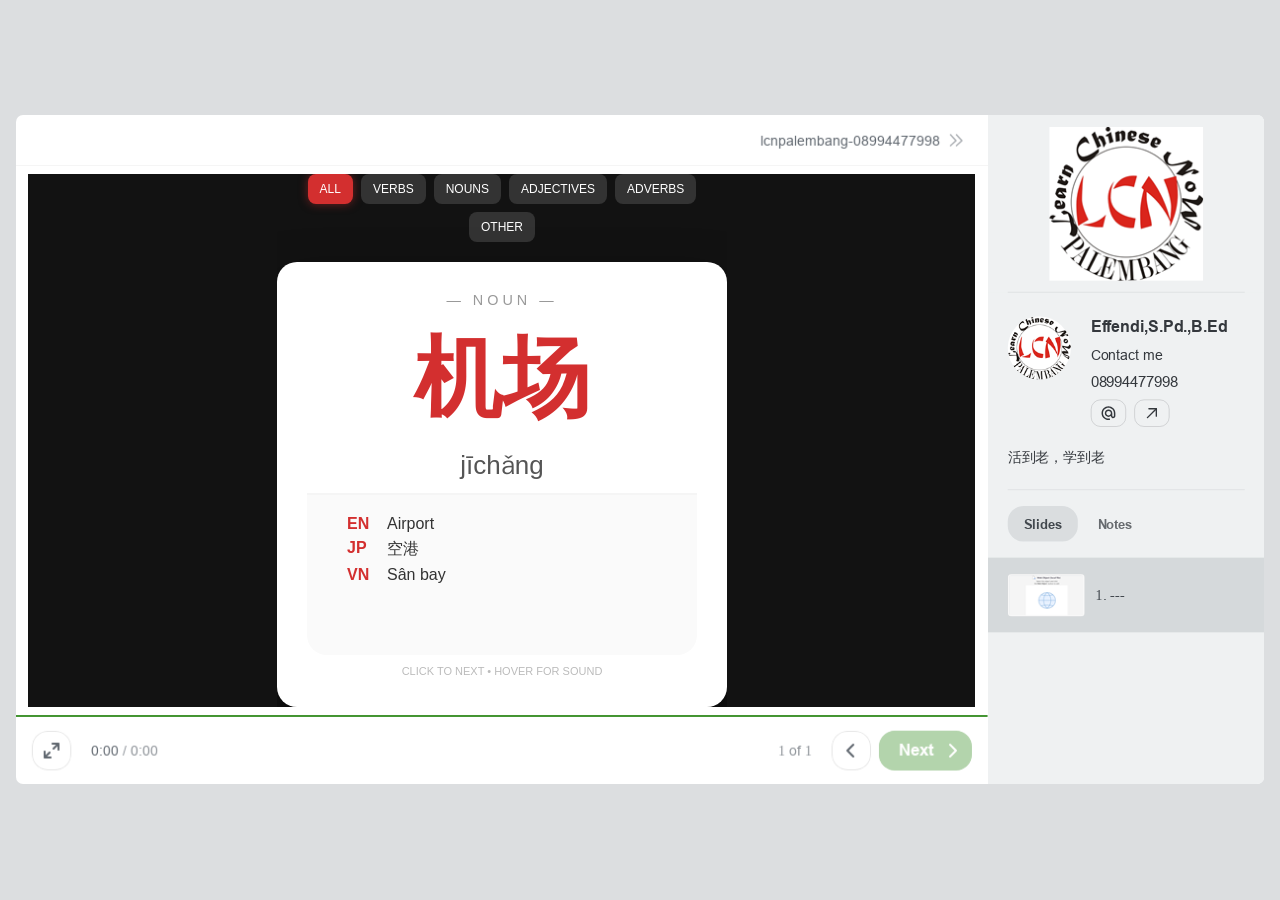
==== index.html @ 468e82b4 "Add files via upload" ====
<!DOCTYPE html>
<!-- Created with iSpring --><!-- 1256 684 --><!--version 11.7.0.5 --><!--type html --><!--mainFolder ./ -->
<html style=background-color:#dcdee0;>
<head>
    <meta http-equiv="Content-Type" content="text/html;charset=utf-8"/><meta name="viewport" content="width=device-width,initial-scale=1,minimum-scale=1,maximum-scale=1,user-scalable=no"/><meta name="format-detection" content="telephone=no"/><meta name="apple-mobile-web-app-capable" content="yes"/><meta name="apple-mobile-web-app-status-bar-style" content="black"/><meta http-equiv="X-UA-Compatible" content="IE=edge"/><meta name="msapplication-tap-highlight" content="no"/><title>KOSAKATA INT</title><link rel="apple-touch-icon-precomposed" href="data/apple-touch-icon.png"/><link rel="shortcut icon" type="image/ico" href="data/favicon.ico"/><style>body {background-color:#dcdee0;}#spr0_99c962 {display:none;}</style>
    
    
    <style>
		#playerView {
			position:absolute;
			-webkit-tap-highlight-color:rgba(0,0,0,0);
			-webkit-user-select:none;
			-moz-user-select:none;
			-webkit-touch-callout:none;
			-webkit-user-drag:none;
		}
		#playerView * {
			position:absolute;
		}
		#preloader {
			width: 50px;
			height: 50px;
			position: absolute;
			top: 0;
			left: 0;
			bottom: 0;
			right: 0;
			margin: auto;
			border-radius: 10px;
			background-color: rgba(0, 0, 0, 0.5);
		}

		#preloader::after {
			content: '';
			position: absolute;
			background: url([data-uri]);
			background-size: cover;
			top: 0;
			left: 0;
			bottom: 0;
			right: 0;
			animation: preloader_spin 1s infinite linear;
			-webkit-animation: preloader_spin 1s infinite linear;
		}

		@keyframes preloader_spin { 0% {transform: rotate(0deg);} 100% {transform: rotate(360deg);} }
		@-webkit-keyframes preloader_spin { 0% {-webkit-transform: rotate(0deg);} 100% {-webkit-transform: rotate(360deg);}}
    </style>
</head>
<body>
	<div id="preloader"></div>
	<script src="data/browsersupport.js?69874B8E"></script>
	<script src="data/player.js?69874B8E"></script>
    <div id="content"></div>
    <div id="spr0_99c962"></div>
    <script>
		document.addEventListener("DOMContentLoaded", () => (function(startup){
			function start(savedPresentationState)
			{
				var presInfo = "eNq9Wd1y4sgVfhWVUlO5sRnEjwHnIhFCjFWWEYuEPZOZLZWQGugdIbH6weudctXmLhd5jr1LVS5ylzxNqjaVu7xCzumWQEKA7ZnZmPEA3V+fPuc7P31a/iRS8VL81FRkSZZ7/[base64]//+j1/+/Lf//PSn//7zL7/89Wf+mWslLpNkHV9+eP3h9YwmNf/hw+uiGQAie5b9YbFyqF9zwxXXRixbOhYvPzE6PSdxPrxeL8MklGprJgpZaDESeq3HM1FBqF/G++GiCJfaFwwP74/P1Bc9Yc98J/goPj5+e3yXwiaZZz5zE0YRc8kn8SP+B1+TKCVnorP11XoNi2L2FSDNBouAuePHhA2zT4/fPp5xdBCX0K3T6HUZ3XxCdlJES0+g16fRaOYOPC8rcsHAnImqZL8Mbp8Gb4rg7mmd40NqHEeTA3ocR89L6N4T6FkJ3TmN3qQl9BNWbrwiOqspR9FJSe9O/TDbABdXpQjGOI8hj1imf8KA5uP+fhSciREGF2aDg8h5LvUx3xdFgRIaVtphd3jRk7rt82az2TtvtSX5vN8c1s9VedjpSm2l3Wh0HrnGWcbGPvWIVPsOfevuj7rM5VY5x5PlalaoJJ0uy/FWExTyttqDHfWznVlr9pUwffFzrV6X2HSr1mn1OqBoo9tqdxqdBjmXJKwuNKPl/[base64]/aLQZkWWEt49YMB80Gx2p1UVIngugxeykGtKvqgY7khmtO33oSX0av7I+tKLP7LRCzf8PQTvNYCd2ss7CyCPRxPFoGuO5DbUg9MMoZkkYQy3oO+7HRRSmgYdDbBKs+I06HErDBtgRrh2XJpBRkIosXi9F09C1AatbKECFM54EyU6O7CZ0Q0rSBu1Bb9D/LGlX4YZEZWEDtaG2XyDMIj8kJQnAa7c5eKGEA2a1GsC/+kI5VYOeL0aHLuxLHLZ2FsccPlAGqlp/[base64]/Bed2bE3zbGGxpTWJ8fsgyhKNyiXRsNgyMwLx/OenMYNdKEiS4ix1B3xk4aV0dnEEoTJyEHxI8jsqmKn5B7GnglIONhlK5mJIqLUDZuBP5DVQoSEBUHbkM/XRGFk76Vvk/FHOaHzor6D4VeY0UDGn+kgZLGSbiiPzKG1dwHmaSQs7J155Iulj78JreU3BNPhX0p2Wq/Sv2E+mSDWD4SMPP2YDFxIne53SNZAihwaO5K1qx7uz3RTjnRyTwp0YfHWpGKUZiQ+KBHd0NjHkwk0oJ5eHDiFnYOjxKZ0MTfKTZj/on5RSH7kivKRbthGsXEwlW3RVFFC45sBekXU/[base64]/[base64]/UPAK+3NlQ6/3ElXeXt0WOqYhd44D7msZMqmeWdMkHGVVUxGgRPH93AvQK430GpxDorEZExoI8UAPypWUY4WuMA7cZOtnC0adpSZczK/g3YD4862eLxboeB4GydwScnJzPln4MFtQIAyFJV13IIuN1BbsVj1jbcQTCyFqxPGNWbNdXXinYpZ/y7P+cLhCLGZRxULzHdhKrgOhob/wNlhCqJKArtL1Q6JMNVvpsC4JusvEIFpyuoinC4qL2VZicLgXhPiZThwgTpAT38z1f5oD2Uo7YM9cnHPpbMhwW+5XyDqkeHvU/ojRnlcPP9gofr2leAEHqoJC466pXZQgVIuP+Fk8GXVwSf1Or4nBuELNnwASgJCWJgjJS/e2FSgg5lAr/YSxuGqRM6x7n5N2reafAXqn1Lw9OZfwwfP1yBr/BRD1+Ux1My+hplvwvVG8Ekc7+NUOCRYUcW/blcm38K5NSiKWIV5p7NDjQxQYsjrS14SoWxSuNJV1LpT+6Zm4UF9R2YxnDQcwOL1Swsgxmm24RPVYTc9UIfyVLfYCDMgWjkZDaAzHtaZ7rxslZUbhMxZ9w6coqAdWA6HuXC/JBFhEz7cPLFv/z0XuA2KLzV0GwyZtaYqT5QrMHWksO5QQTF+aQ58hPbolrntIcFZKydxl1Bk5/[base64]/7YR1Qx7wxlAPHQ/U2oYTvwtlaQEBy78XwnXD7kaPj/8DqsxWTw==";
				PresentationPlayer.start(presInfo, "content", "playerView", onPlayerInit, savedPresentationState);
				function onPlayerInit(player)
				{
					(function(player){
	(function(player)
{
	function findConnector(win)
	{
		var retries = 0;
		while (!win.ispringPresentationConnector && win.parent && win.parent != win)
		{
			++retries;
			if (retries > 7)
			{
				return null;
			}

			win = win.parent;
		}
		return win.ispringPresentationConnector;
	}

	function getConnector()
	{
		var api = findConnector(window);
		if (!api && window.opener && (typeof(window.opener) != "undefined"))
		{
			api = findConnector(window.opener);
		}
		return api;
	}

	try
	{
		var connector = getConnector();
		if (connector)
		{
			connector.register(player);
		}
	}
	catch (e) {}
})(player);

})(player);

					var preloader = document.getElementById("preloader");
					preloader.parentNode.removeChild(preloader);
				}
			}

			if (startup)
				startup(start);
			else
				start();
		})());
    </script>
</body>
</html>
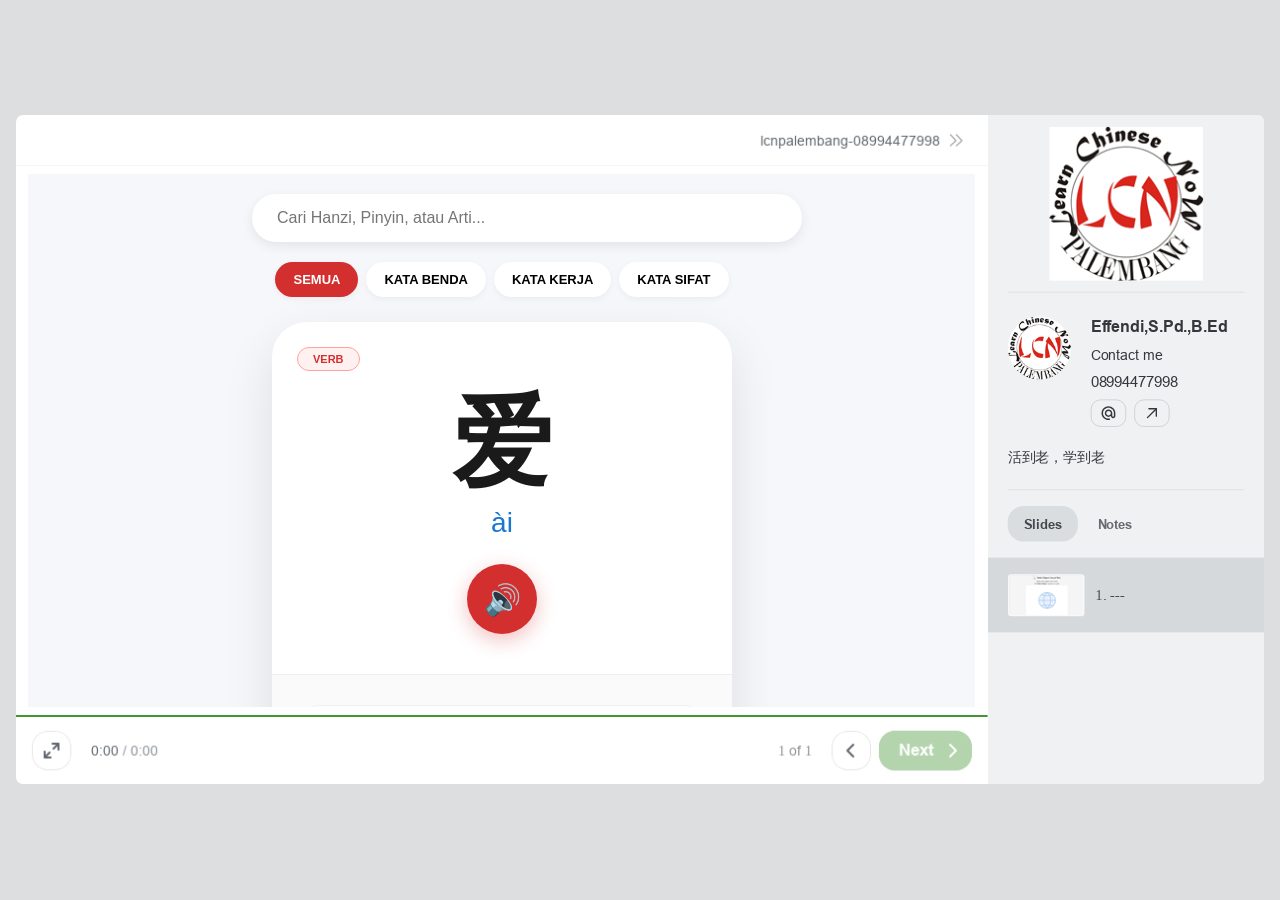
==== commit 812c70b9: "Add files via upload" ====
--- a/index.html
+++ b/index.html
@@ -2,7 +2,7 @@
 <!-- Created with iSpring --><!-- 1256 684 --><!--version 11.7.0.5 --><!--type html --><!--mainFolder ./ -->
 <html style=background-color:#dcdee0;>
 <head>
-    <meta http-equiv="Content-Type" content="text/html;charset=utf-8"/><meta name="viewport" content="width=device-width,initial-scale=1,minimum-scale=1,maximum-scale=1,user-scalable=no"/><meta name="format-detection" content="telephone=no"/><meta name="apple-mobile-web-app-capable" content="yes"/><meta name="apple-mobile-web-app-status-bar-style" content="black"/><meta http-equiv="X-UA-Compatible" content="IE=edge"/><meta name="msapplication-tap-highlight" content="no"/><title>KOSAKATA INT</title><link rel="apple-touch-icon-precomposed" href="data/apple-touch-icon.png"/><link rel="shortcut icon" type="image/ico" href="data/favicon.ico"/><style>body {background-color:#dcdee0;}#spr0_99c962 {display:none;}</style>
+    <meta http-equiv="Content-Type" content="text/html;charset=utf-8"/><meta name="viewport" content="width=device-width,initial-scale=1,minimum-scale=1,maximum-scale=1,user-scalable=no"/><meta name="format-detection" content="telephone=no"/><meta name="apple-mobile-web-app-capable" content="yes"/><meta name="apple-mobile-web-app-status-bar-style" content="black"/><meta http-equiv="X-UA-Compatible" content="IE=edge"/><meta name="msapplication-tap-highlight" content="no"/><title>KOSAKATA INT</title><link rel="apple-touch-icon-precomposed" href="data/apple-touch-icon.png"/><link rel="shortcut icon" type="image/ico" href="data/favicon.ico"/><style>body {background-color:#dcdee0;}#spr0_65df29 {display:none;}</style>
     
     
     <style>
@@ -49,15 +49,15 @@
 </head>
 <body>
 	<div id="preloader"></div>
-	<script src="data/browsersupport.js?69874B8E"></script>
-	<script src="data/player.js?69874B8E"></script>
+	<script src="data/browsersupport.js?5B164401"></script>
+	<script src="data/player.js?5B164401"></script>
     <div id="content"></div>
-    <div id="spr0_99c962"></div>
+    <div id="spr0_65df29"></div>
     <script>
 		document.addEventListener("DOMContentLoaded", () => (function(startup){
 			function start(savedPresentationState)
 			{
-				var presInfo = "eNq9Wd1y4sgVfhWVUlO5sRnEjwHnIhFCjFWWEYuEPZOZLZWQGugdIbH6weudctXmLhd5jr1LVS5ylzxNqjaVu7xCzumWQEKA7ZnZmPEA3V+fPuc7P31a/iRS8VL81FRkSZZ7/[base64]//+j1/+/Lf//PSn//7zL7/89Wf+mWslLpNkHV9+eP3h9YwmNf/hw+uiGQAie5b9YbFyqF9zwxXXRixbOhYvPzE6PSdxPrxeL8MklGprJgpZaDESeq3HM1FBqF/G++GiCJfaFwwP74/P1Bc9Yc98J/goPj5+e3yXwiaZZz5zE0YRc8kn8SP+B1+TKCVnorP11XoNi2L2FSDNBouAuePHhA2zT4/fPp5xdBCX0K3T6HUZ3XxCdlJES0+g16fRaOYOPC8rcsHAnImqZL8Mbp8Gb4rg7mmd40NqHEeTA3ocR89L6N4T6FkJ3TmN3qQl9BNWbrwiOqspR9FJSe9O/TDbABdXpQjGOI8hj1imf8KA5uP+fhSciREGF2aDg8h5LvUx3xdFgRIaVtphd3jRk7rt82az2TtvtSX5vN8c1s9VedjpSm2l3Wh0HrnGWcbGPvWIVPsOfevuj7rM5VY5x5PlalaoJJ0uy/FWExTyttqDHfWznVlr9pUwffFzrV6X2HSr1mn1OqBoo9tqdxqdBjmXJKwuNKPl/[base64]/aLQZkWWEt49YMB80Gx2p1UVIngugxeykGtKvqgY7khmtO33oSX0av7I+tKLP7LRCzf8PQTvNYCd2ss7CyCPRxPFoGuO5DbUg9MMoZkkYQy3oO+7HRRSmgYdDbBKs+I06HErDBtgRrh2XJpBRkIosXi9F09C1AatbKECFM54EyU6O7CZ0Q0rSBu1Bb9D/LGlX4YZEZWEDtaG2XyDMIj8kJQnAa7c5eKGEA2a1GsC/+kI5VYOeL0aHLuxLHLZ2FsccPlAGqlp/[base64]/Bed2bE3zbGGxpTWJ8fsgyhKNyiXRsNgyMwLx/OenMYNdKEiS4ix1B3xk4aV0dnEEoTJyEHxI8jsqmKn5B7GnglIONhlK5mJIqLUDZuBP5DVQoSEBUHbkM/XRGFk76Vvk/FHOaHzor6D4VeY0UDGn+kgZLGSbiiPzKG1dwHmaSQs7J155Iulj78JreU3BNPhX0p2Wq/Sv2E+mSDWD4SMPP2YDFxIne53SNZAihwaO5K1qx7uz3RTjnRyTwp0YfHWpGKUZiQ+KBHd0NjHkwk0oJ5eHDiFnYOjxKZ0MTfKTZj/on5RSH7kivKRbthGsXEwlW3RVFFC45sBekXU/[base64]/[base64]/UPAK+3NlQ6/3ElXeXt0WOqYhd44D7msZMqmeWdMkHGVVUxGgRPH93AvQK430GpxDorEZExoI8UAPypWUY4WuMA7cZOtnC0adpSZczK/g3YD4862eLxboeB4GydwScnJzPln4MFtQIAyFJV13IIuN1BbsVj1jbcQTCyFqxPGNWbNdXXinYpZ/y7P+cLhCLGZRxULzHdhKrgOhob/wNlhCqJKArtL1Q6JMNVvpsC4JusvEIFpyuoinC4qL2VZicLgXhPiZThwgTpAT38z1f5oD2Uo7YM9cnHPpbMhwW+5XyDqkeHvU/ojRnlcPP9gofr2leAEHqoJC466pXZQgVIuP+Fk8GXVwSf1Or4nBuELNnwASgJCWJgjJS/e2FSgg5lAr/YSxuGqRM6x7n5N2reafAXqn1Lw9OZfwwfP1yBr/BRD1+Ux1My+hplvwvVG8Ekc7+NUOCRYUcW/blcm38K5NSiKWIV5p7NDjQxQYsjrS14SoWxSuNJV1LpT+6Zm4UF9R2YxnDQcwOL1Swsgxmm24RPVYTc9UIfyVLfYCDMgWjkZDaAzHtaZ7rxslZUbhMxZ9w6coqAdWA6HuXC/JBFhEz7cPLFv/z0XuA2KLzV0GwyZtaYqT5QrMHWksO5QQTF+aQ58hPbolrntIcFZKydxl1Bk5/[base64]/7YR1Qx7wxlAPHQ/U2oYTvwtlaQEBy78XwnXD7kaPj/8DqsxWTw==";
+				var presInfo = "eNq9WUtv48gR/isEg0Eutkbvh3NIKIoaE6ZFrUjbM9lZCC2yJXVMkQof8noHBja3HPI79hYgh9ySXxNgg9zyF1LVTUqkKMn2zGys8Ujq/rq66qtHV9OfZCZfyJ8aneGg1Rz2ztvVfv+82VS658qwXzvvDgd9pdoZdgft+pN8JscAvjIt5UqxFUkf2TDk4Jjn+Gvi0dWM+IvzarfXazY7nV6vC/MP8kWvXT2Tl/JFqwnvDsCdIKTWOpy22512tYOo9Ua+qFdr7TM5QYVYFCUsptNardKpVKet3yBEvvj2k+zDrDafU99lZ1Zl7FbO+hXNhek/wIQa+DFxYmlFYWAGA//++z9+/vPf/vPjn/77z7/8/NefxGehlLyM43V08fHtx7czFle8x49v81YAiO4Z9rvFijCv4gQroY1cNHQsX3zibLokJh/frpdBHNQqay4KSWhyDnrNpzNZRahXxHvBIg+vtdocD+9PL9QXHTGdecS/l5+evju+S26T1DGfuQmniLvkk3yP/8HXOEzomUy2vlqvYVHEvwKkUecBMCdeRPkw//T03dOZQPtRAd08jV4X0Y1nZMd5dO0Z9Po0Gs3cgedFRdocLJgoS/aK4NZp8CYP7p7WOTqkxnE0PaDHcfS8gO49g54V0J3T6E1SQD9j5cbNo9OSchQdF/[base64]/[base64]/D0E7zWAnfqLOgtCl4YS4LInwvIYaEHhBGPHki6AG9IlzvwiDxHdxiE+CFb/ShsPasA52BGvisBgyCVKQx+uFbJmGPuD1CgVocLZTP97JUZyYbWhB2qA16A36nyXtMtjQsChsoNW11iuE2fT7uCABeO02Bq+UcMCsZh34114pp2zQy8UY0H19icPWZHHM4QN1oGnV59Z75JGGRyQM+c+LJJQ80q61u51ndw/ZioSP/SSOA/+IEs1Gr9mofZ6gsmca3Y5a775KGs+3L1WJC/ka6pSIfpmT9kWUVXmRnIg6ge8+57IvE3VAtTq+Ximv7Datja/PEVNWSWvh63WyPi9HDgg5UHCej8gnPCj8OAy8MfEpvwT6ZMMWJGaBfx24CJ09WthFYge5DoNFSKOoT/hO1Cczj7rZobQS+DUgoAhyETZbUY/5/AqxDB4MMqPetiHesIjB+uyQ5QhVFRbt2mcYHIF52XDak8OomcRcdB45hrozJklUHp1BKE1ITA+IH4d0UxY/oQ/MdwtAzsMoWc1oGOWhfNz0vceyFCQgzA/cBl6yoqogfSt9n4o5zA/JinmPuV5jxXwW3TNfTaI4WLEfOMNa5oNUUiBY2bpzyRZLD37jW0YfqKvBvoxutV8lXsw8ukGsGPG5eXuwiJLQWW73iJcA8gnLXMmbdHe3J9qpxAadxwX68FjLUzEKYhod9OhuaCyCiYa6Pw8OTtzCzsFRImMWezvFZtw/kbggpF8yRYVoJ0jCiNq46jYvKm/Bka0g/SKG3pdrlRomqY5bjvtTRVU1y9L7hjZVJroyNZS+Zkz7ino1tc1pX3unj2DRu0CK4d+SSjO6YL7P/[base64]/XkpPyRqZk2vFKAqZz18sBbS3tJGtTabjS9M2hQUinyT+RLK8DL01HU3N4VQ1b0Z25jjpTTpzc93XJm8wZN/Ypq2k/rXelCTdwvAhV/FEPuGqOwX0vVYmV8IEdaLBwGB6p9uX+Ew3pFDdXemBxUuJWdDbQP7QDfESEc1Zdgqptq2ol9fAwHRgqjf8g3XTt3XbQDoHgZNgH18CD3VkYgccQu0sgfRr5V0BNWZOnIRloKGPrvI4g/[base64]/rrFaezSmu0MDj5TF9mDxgRyoNbQi5A3MawUSCUqBPdFV9CImdRCGj2ccjp0hZIFEkngZhNKSRBI0gEuoLpho0ZLwHENkvuXDYhYvWSS5wYowP9trotzBSQHRahoWFLFBNsKzCPqapeSGBDquxUH8RLE4p1pIIhoehUwVw8hQEvG8Q8BL/d2lAb/CSZdZe3RY6piH3jgLubRkKpZ1Z06QcY1XTE4BiaIHuBcg1xtotQQHeWJSJvSRaoIfVTsvR/cd4J068VbOFg07Ktw5qd9Bu4F5N7VFvNuBRNwN8R1acDJ3/hl4cBsQoAxDZYmT0+UaaisWq775HoKJp3B5wrzCrLkqT3zQMOs/ZDmfOxwhNrOo4oH5IUgkh2BoeI+CHa4gqiTxu1TlkAhL++YGGNcV4xUiME15XYTTRROlLC1RGNxrSt0UBy7QBujpb27030+HCpT2wR65uOeSbKj/a+EXiHpk+I8J+wGjPMqff7BQe/9GIr6LasKCo26pHFSgkMvPOBl8WXbwSb2O74lB+IoNH4ESn1Ie5kjJqze2VOhgJtCrvYZxuCrRc6y7X5P2rSZfgfrnFDy9+dfwwcs1SBs/1TQMZQw1s69j5ltwvZE8GkX7OA0OCV5U8a/apcn3cG4N8iJWQdbp7FAjE5QYivqSlUQomwyudCW17rS+pdt4UN/RWQQnjQDweP3SAohxmm74THXYTQ+0oXJj2HyEGxCuSEoD6IyHdaq7KFtF5QYBd9YDgVMUtAPL4TCXHpY0pHzCg5sn9u2/FQK3QfGlhm6DIbXW0pSJegmmjlTeHaooxivMgY/QHsO2tj0kOGtFYmcJRXaOz+CKwkTDktGTKmnxBwX/+vGnAnRfsEBxOrw4OgCFcMHE4OcL1Hd/11iWYLjxVjDz83flrGm2So5OZvy5QLSP22uQbaUv1MhRstUEJ9OucmdY9qAM53WIjc/srfB8O9hbkVg4OGarrKBx1VNv7O4NFm9VoyAJnZ1COyBeoyDZeJODcZpvvfK4zAl5u3PTR7rqPGSX2WkJ2F00+SMdsQB6/G0nbJjKQDSGRkBcUGsbTuIulKYFBKz4ngvXDb8bPT39D23pVc4=";
 				PresentationPlayer.start(presInfo, "content", "playerView", onPlayerInit, savedPresentationState);
 				function onPlayerInit(player)
 				{
